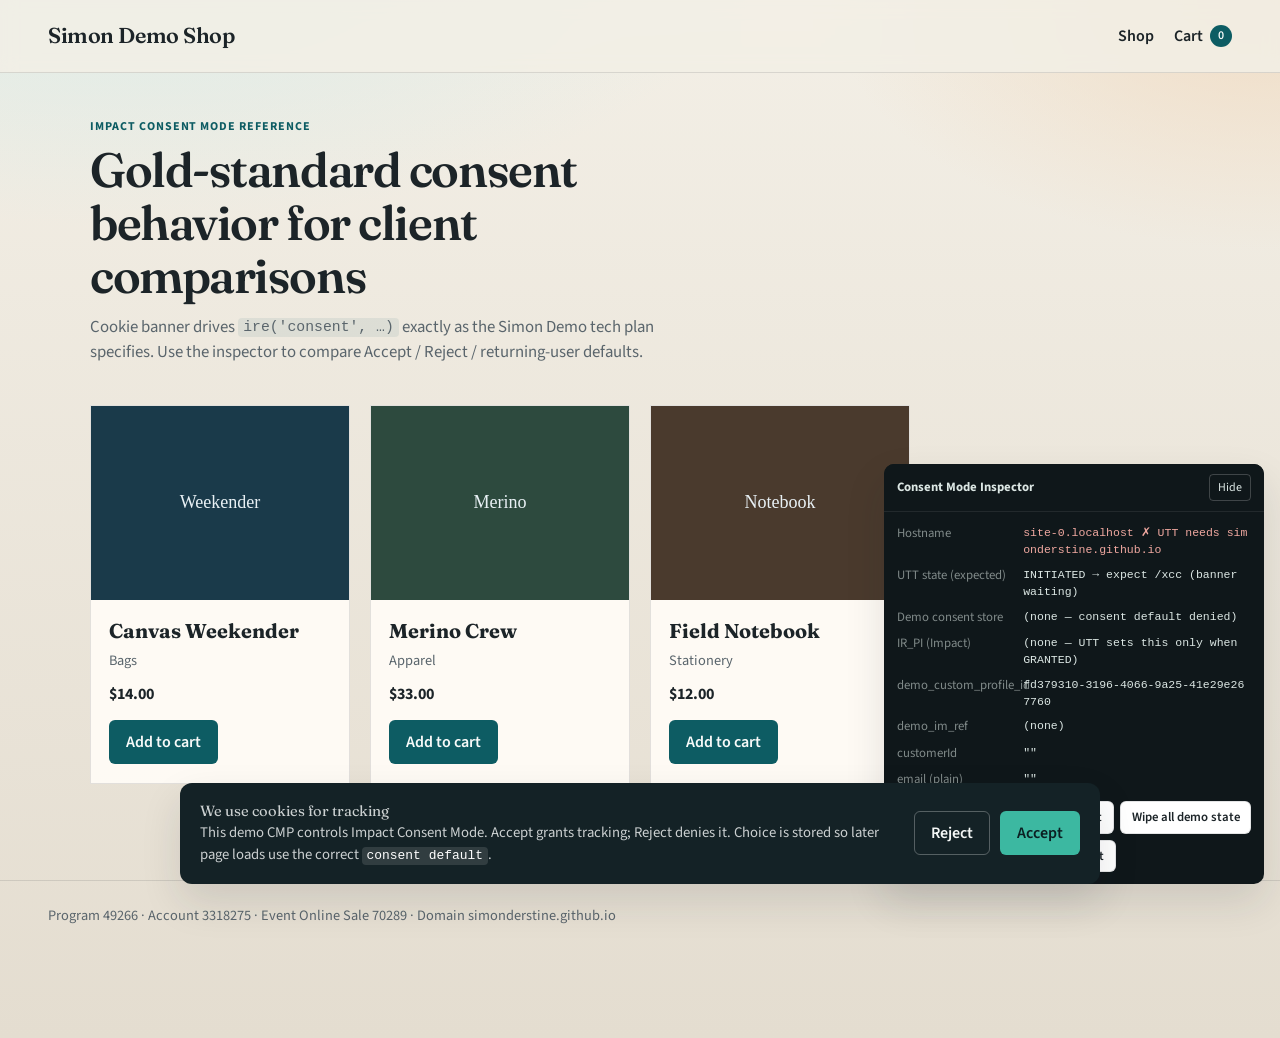
==== index.html @ db19f95d "Add Impact Consent Mode reference demo for Simon Demo (49266). Implements TIP-accurate UTT, consent " ====
<!DOCTYPE html>
<html lang="en">
  <head>
    <meta charset="UTF-8" />
    <meta name="viewport" content="width=device-width, initial-scale=1.0" />
    <title>Simon Demo Shop — Consent Mode Reference</title>
    <link rel="preconnect" href="https://fonts.googleapis.com" />
    <link rel="preconnect" href="https://fonts.gstatic.com" crossorigin />
    <link
      href="https://fonts.googleapis.com/css2?family=Fraunces:opsz,wght@9..144,600&family=Source+Sans+3:wght@400;600;700&display=swap"
      rel="stylesheet"
    />
    <link rel="stylesheet" href="css/styles.css" />
    <!-- Universal Tracking Tag (TIP) — head of every page -->
    <script type="text/javascript">
      (function (a, b, c, d, e, f, g) {
        e["ire_o"] = c;
        e[c] =
          e[c] ||
          function () {
            (e[c].a = e[c].a || []).push(arguments);
          };
        f = d.createElement(b);
        g = d.getElementsByTagName(b)[0];
        f.async = 1;
        f.src = a;
        g.parentNode.insertBefore(f, g);
      })(
        "https://utt.impactcdn.com/A3318275-654b-4b94-bfb3-76b3e4e02aea1.js",
        "script",
        "ire",
        document,
        window
      );
    </script>
  </head>
  <body>
    <header class="site-header">
      <a class="brand" href="index.html">Simon Demo Shop</a>
      <nav class="site-nav">
        <a href="index.html">Shop</a>
        <a class="cart-link" href="cart.html">
          Cart
          <span id="cart-count" hidden>0</span>
        </a>
      </nav>
    </header>

    <main>
      <section class="hero">
        <span class="eyebrow">Impact Consent Mode reference</span>
        <h1>Gold-standard consent behavior for client comparisons</h1>
        <p>
          Cookie banner drives <code>ire('consent', …)</code> exactly as the Simon Demo tech plan
          specifies. Use the inspector to compare Accept / Reject / returning-user defaults.
        </p>
      </section>

      <section class="product-grid" id="product-grid"></section>
    </main>

    <footer class="site-footer">
      Program 49266 · Account 3318275 · Event Online Sale 70289 · Domain simonderstine.github.io
    </footer>

    <script src="js/impact-consent.js"></script>
    <script src="js/banner.js"></script>
    <script src="js/boot.js"></script>
    <script src="js/products.js"></script>
    <script src="js/cart.js"></script>
    <script>
      function renderProducts() {
        var grid = document.getElementById("product-grid");
        grid.innerHTML = window.PRODUCTS.map(function (product) {
          return (
            '<article class="product-card">' +
            '<img src="' +
            product.image +
            '" alt="' +
            product.name +
            '" />' +
            '<div class="content">' +
            "<h2>" +
            product.name +
            "</h2>" +
            '<div class="meta">' +
            product.category +
            "</div>" +
            '<div class="price">' +
            DemoCart.formatMoney(product.price) +
            "</div>" +
            '<button type="button" data-add="' +
            product.id +
            '">Add to cart</button>' +
            "</div></article>"
          );
        }).join("");
      }

      document.getElementById("product-grid").addEventListener("click", function (event) {
        var button = event.target.closest("[data-add]");
        if (!button) return;
        DemoCart.addToCart(button.dataset.add, 1);
      });

      renderProducts();
    </script>
  </body>
</html>
---- css/styles.css ----
:root {
  --bg: #f3efe6;
  --bg-accent: #e4ddd0;
  --ink: #1c2428;
  --muted: #5a656c;
  --brand: #0d5c63;
  --brand-ink: #f7faf9;
  --danger: #8b3a2f;
  --surface: rgba(255, 252, 247, 0.92);
  --line: rgba(28, 36, 40, 0.12);
  --shadow: 0 18px 40px rgba(28, 36, 40, 0.12);
  --font-display: "Fraunces", "Iowan Old Style", Georgia, serif;
  --font-body: "Source Sans 3", "Segoe UI", sans-serif;
}

*,
*::before,
*::after {
  box-sizing: border-box;
}

html {
  scroll-behavior: smooth;
}

body {
  margin: 0;
  min-height: 100vh;
  font-family: var(--font-body);
  color: var(--ink);
  background:
    radial-gradient(1200px 600px at 10% -10%, #d7ebe8 0%, transparent 55%),
    radial-gradient(900px 500px at 100% 0%, #f0dcc4 0%, transparent 50%),
    linear-gradient(180deg, var(--bg) 0%, var(--bg-accent) 100%);
  line-height: 1.5;
}

a {
  color: var(--brand);
  text-decoration-thickness: 1px;
  text-underline-offset: 3px;
}

img {
  max-width: 100%;
  display: block;
}

code {
  font-size: 0.88em;
  background: rgba(13, 92, 99, 0.08);
  padding: 0.1em 0.35em;
  border-radius: 4px;
}

.site-header {
  display: flex;
  align-items: center;
  justify-content: space-between;
  gap: 1rem;
  padding: 1.25rem clamp(1.25rem, 4vw, 3rem);
  border-bottom: 1px solid var(--line);
  backdrop-filter: blur(8px);
  position: sticky;
  top: 0;
  z-index: 20;
  background: rgba(243, 239, 230, 0.85);
}

.brand {
  font-family: var(--font-display);
  font-weight: 600;
  font-size: 1.35rem;
  color: var(--ink);
  text-decoration: none;
  letter-spacing: -0.02em;
}

.site-nav {
  display: flex;
  gap: 1.25rem;
  align-items: center;
}

.site-nav a {
  color: var(--ink);
  text-decoration: none;
  font-weight: 600;
}

.cart-link {
  display: inline-flex;
  align-items: center;
  gap: 0.4rem;
}

#cart-count {
  display: inline-grid;
  place-items: center;
  min-width: 1.4rem;
  height: 1.4rem;
  padding: 0 0.35rem;
  border-radius: 999px;
  background: var(--brand);
  color: var(--brand-ink);
  font-size: 0.75rem;
}

main {
  width: min(1100px, calc(100% - 2.5rem));
  margin: 0 auto;
  padding: 2.5rem 0 6rem;
}

.hero {
  margin-bottom: 2.5rem;
  max-width: 38rem;
  animation: rise 0.7s ease both;
}

.hero h1 {
  font-family: var(--font-display);
  font-weight: 600;
  font-size: clamp(2rem, 4vw, 3rem);
  line-height: 1.1;
  margin: 0 0 0.75rem;
  letter-spacing: -0.03em;
}

.hero p {
  margin: 0;
  color: var(--muted);
  font-size: 1.05rem;
}

.eyebrow {
  display: inline-block;
  font-size: 0.75rem;
  font-weight: 700;
  letter-spacing: 0.08em;
  text-transform: uppercase;
  color: var(--brand);
  margin-bottom: 0.5rem;
}

.product-grid {
  display: grid;
  grid-template-columns: repeat(auto-fill, minmax(240px, 1fr));
  gap: 1.25rem;
}

.product-card {
  background: var(--surface);
  border: 1px solid var(--line);
  overflow: hidden;
  animation: rise 0.8s ease both;
}

.product-card:nth-child(2) {
  animation-delay: 0.08s;
}
.product-card:nth-child(3) {
  animation-delay: 0.16s;
}

.product-card img {
  width: 100%;
  aspect-ratio: 4 / 3;
  object-fit: cover;
}

.product-card .content {
  padding: 1rem 1.1rem 1.2rem;
}

.product-card h2 {
  font-family: var(--font-display);
  font-size: 1.25rem;
  margin: 0 0 0.25rem;
}

.meta {
  color: var(--muted);
  font-size: 0.9rem;
}

.price {
  font-weight: 700;
  margin: 0.65rem 0 0.9rem;
}

.btn,
button {
  font: inherit;
  cursor: pointer;
}

.btn,
.product-card button,
.qty-controls button {
  border: 1px solid transparent;
  border-radius: 6px;
  padding: 0.55rem 1rem;
  background: var(--brand);
  color: var(--brand-ink);
  font-weight: 600;
}

.btn--ghost,
.qty-controls button {
  background: transparent;
  color: var(--ink);
  border-color: var(--line);
}

.btn--primary:hover,
.product-card button:hover {
  filter: brightness(1.08);
}

.btn--small {
  padding: 0.35rem 0.65rem;
  font-size: 0.8rem;
  background: #fff;
  color: var(--ink);
  border-color: var(--line);
}

.panel {
  background: var(--surface);
  border: 1px solid var(--line);
  padding: 1.5rem;
  box-shadow: var(--shadow);
  animation: rise 0.6s ease both;
}

.panel h1 {
  font-family: var(--font-display);
  margin-top: 0;
}

.cart-table {
  width: 100%;
  border-collapse: collapse;
  margin: 1rem 0 1.5rem;
}

.cart-table th,
.cart-table td {
  text-align: left;
  padding: 0.75rem 0.4rem;
  border-bottom: 1px solid var(--line);
}

.qty-controls {
  display: inline-flex;
  align-items: center;
  gap: 0.4rem;
}

.qty-controls button {
  min-width: 2rem;
  padding: 0.25rem 0.5rem;
}

.form-grid {
  display: grid;
  gap: 1rem;
  max-width: 28rem;
}

label {
  display: grid;
  gap: 0.35rem;
  font-weight: 600;
  font-size: 0.92rem;
}

input[type="text"],
input[type="email"],
input[type="number"] {
  font: inherit;
  padding: 0.65rem 0.75rem;
  border: 1px solid var(--line);
  border-radius: 6px;
  background: #fff;
}

.actions {
  display: flex;
  flex-wrap: wrap;
  gap: 0.75rem;
  margin-top: 1.25rem;
}

.site-footer {
  padding: 1.5rem clamp(1.25rem, 4vw, 3rem) 7rem;
  color: var(--muted);
  font-size: 0.9rem;
  border-top: 1px solid var(--line);
}

/* Cookie banner */
.cookie-banner {
  position: fixed;
  left: 0;
  right: 0;
  bottom: 0;
  z-index: 50;
  padding: 1rem;
  animation: slide-up 0.45s ease both;
}

.cookie-banner--hidden {
  display: none;
}

.cookie-banner__inner {
  width: min(920px, 100%);
  margin: 0 auto;
  display: flex;
  flex-wrap: wrap;
  gap: 1rem;
  align-items: center;
  justify-content: space-between;
  background: #142226;
  color: #f4f7f6;
  padding: 1.1rem 1.25rem;
  border-radius: 12px;
  box-shadow: var(--shadow);
}

.cookie-banner__title {
  font-family: var(--font-display);
  font-size: 1.15rem;
  margin: 0 0 0.25rem;
}

.cookie-banner__copy {
  flex: 1 1 280px;
  margin: 0;
}

.cookie-banner__copy p {
  margin: 0;
  color: rgba(244, 247, 246, 0.82);
  font-size: 0.92rem;
}

.cookie-banner__copy code {
  background: rgba(255, 255, 255, 0.12);
  color: #fff;
}

.cookie-banner__actions {
  display: flex;
  gap: 0.6rem;
}

.cookie-banner .btn--ghost {
  color: #f4f7f6;
  border-color: rgba(255, 255, 255, 0.28);
}

.cookie-banner .btn--primary {
  background: #3cb8a1;
  color: #0b1f22;
}

/* Debug inspector */
.debug-panel {
  position: fixed;
  right: 1rem;
  bottom: 1rem;
  width: min(380px, calc(100vw - 2rem));
  max-height: min(55vh, 420px);
  overflow: auto;
  z-index: 40;
  background: #0f171a;
  color: #dce7e4;
  border-radius: 10px;
  box-shadow: var(--shadow);
  font-size: 0.8rem;
}

.debug-panel--collapsed .debug-panel__body {
  display: none;
}

.debug-panel__head {
  display: flex;
  justify-content: space-between;
  align-items: center;
  padding: 0.65rem 0.8rem;
  border-bottom: 1px solid rgba(255, 255, 255, 0.08);
  position: sticky;
  top: 0;
  background: #0f171a;
}

.debug-panel__toggle {
  background: transparent;
  border: 1px solid rgba(255, 255, 255, 0.2);
  color: inherit;
  border-radius: 4px;
  padding: 0.2rem 0.5rem;
  font-size: 0.75rem;
}

.debug-panel__body {
  padding: 0.75rem 0.8rem 1rem;
}

.debug-panel__meta {
  display: grid;
  gap: 0.45rem;
  margin: 0 0 0.75rem;
}

.debug-panel__meta div {
  display: grid;
  grid-template-columns: 7.5rem 1fr;
  gap: 0.4rem;
}

.debug-panel__meta dt {
  margin: 0;
  color: rgba(220, 231, 228, 0.55);
}

.debug-panel__meta dd {
  margin: 0;
  word-break: break-all;
  font-family: ui-monospace, SFMono-Regular, Menlo, monospace;
  font-size: 0.72rem;
}

.debug-panel__actions {
  display: flex;
  flex-wrap: wrap;
  gap: 0.4rem;
  margin-bottom: 0.75rem;
}

.debug-panel__hint {
  color: rgba(220, 231, 228, 0.65);
  margin: 0 0 0.75rem;
  line-height: 1.4;
}

.debug-panel__hint code {
  background: rgba(255, 255, 255, 0.08);
  color: #b8efe3;
}

.debug-panel__log {
  list-style: none;
  margin: 0;
  padding: 0;
  display: grid;
  gap: 0.35rem;
  font-family: ui-monospace, SFMono-Regular, Menlo, monospace;
  font-size: 0.7rem;
  color: #9fd9cb;
}

.empty {
  color: var(--muted);
}

@keyframes rise {
  from {
    opacity: 0;
    transform: translateY(12px);
  }
  to {
    opacity: 1;
    transform: none;
  }
}

@keyframes slide-up {
  from {
    opacity: 0;
    transform: translateY(24px);
  }
  to {
    opacity: 1;
    transform: none;
  }
}

@media (max-width: 640px) {
  .debug-panel {
    right: 0.5rem;
    left: 0.5rem;
    width: auto;
    bottom: 0.5rem;
  }

  .cookie-banner__actions {
    width: 100%;
  }

  .cookie-banner__actions .btn {
    flex: 1;
  }
}
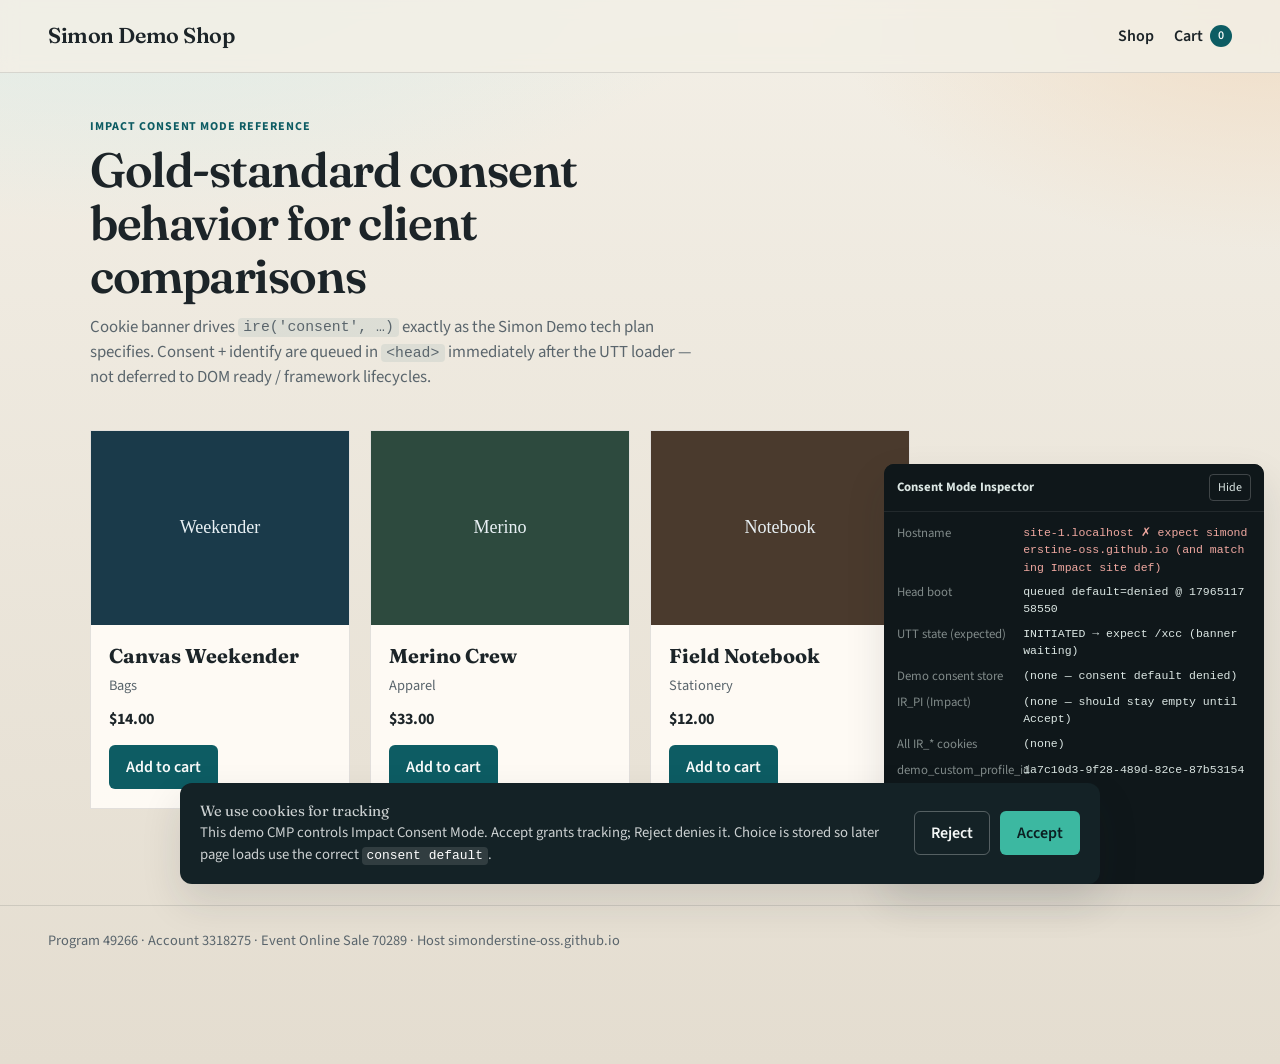
==== commit 04019fe8: "Fix consent race: queue consent+identify inline immediately after UTT loader. Matches the SPA failur" ====
--- a/index.html
+++ b/index.html
@@ -4,14 +4,11 @@
     <meta charset="UTF-8" />
     <meta name="viewport" content="width=device-width, initial-scale=1.0" />
     <title>Simon Demo Shop — Consent Mode Reference</title>
-    <link rel="preconnect" href="https://fonts.googleapis.com" />
-    <link rel="preconnect" href="https://fonts.gstatic.com" crossorigin />
-    <link
-      href="https://fonts.googleapis.com/css2?family=Fraunces:opsz,wght@9..144,600&family=Source+Sans+3:wght@400;600;700&display=swap"
-      rel="stylesheet"
-    />
-    <link rel="stylesheet" href="css/styles.css" />
-    <!-- Universal Tracking Tag (TIP) — head of every page -->
+    <!--
+      UTT loader FIRST, then INLINE consent+identify with zero network gap.
+      This is the gold-standard sequence. Delaying these into DOMContentLoaded /
+      SPA lifecycles is the failure mode clients hit (IR cookies before Accept).
+    -->
     <script type="text/javascript">
       (function (a, b, c, d, e, f, g) {
         e["ire_o"] = c;
@@ -33,6 +30,76 @@
         window
       );
     </script>
+    <script type="text/javascript">
+      (function () {
+        var CONSENT_KEY = "demo_consent_tracking";
+        var PROFILE_COOKIE = "demo_custom_profile_id";
+        var CLICK_COOKIE = "demo_im_ref";
+        function getCookie(name) {
+          var m = document.cookie.match(
+            new RegExp("(?:^|; )" + name.replace(/([.$?*|{}()[\]\\/+^])/g, "\\$1") + "=([^;]*)")
+          );
+          return m ? decodeURIComponent(m[1]) : "";
+        }
+        function setCookie(name, value, days) {
+          document.cookie =
+            name +
+            "=" +
+            encodeURIComponent(value) +
+            "; path=/; max-age=" +
+            days * 86400 +
+            "; SameSite=Lax";
+        }
+        function uuid() {
+          return "xxxxxxxx-xxxx-4xxx-yxxx-xxxxxxxxxxxx".replace(/[xy]/g, function (c) {
+            var r = (Math.random() * 16) | 0;
+            return (c === "x" ? r : (r & 0x3) | 0x8).toString(16);
+          });
+        }
+        var stored = null;
+        try {
+          stored = localStorage.getItem(CONSENT_KEY);
+        } catch (e) {}
+        var tracking = stored === "granted" ? "granted" : "denied";
+        var m = (location.search || "").match(/[?&]im_ref=([^&]*)/);
+        if (m) setCookie(CLICK_COOKIE, decodeURIComponent(m[1].replace(/\+/g, " ")), 30);
+        var profileId = getCookie(PROFILE_COOKIE);
+        if (!profileId) {
+          profileId = uuid();
+          setCookie(PROFILE_COOKIE, profileId, 365);
+        }
+        var customer = { customerId: "", email: "" };
+        try {
+          var raw = sessionStorage.getItem("demo_customer");
+          if (raw) customer = JSON.parse(raw);
+        } catch (e) {}
+        // SYNC into ire stub queue — before async UTT initializes
+        ire("consent", "default", { tracking: tracking });
+        ire("identify", {
+          customerId: customer.customerId || "",
+          customerEmail: "",
+          customProfileId: profileId,
+        });
+        window.__IMPACT_CONSENT_HEAD_BOOT__ = {
+          tracking: tracking,
+          stored: stored,
+          at: Date.now(),
+        };
+        console.log(
+          "[Impact Consent] HEAD boot queued consent default=" +
+            tracking +
+            " + identify (before UTT init)"
+        );
+      })();
+    </script>
+    <link rel="preconnect" href="https://fonts.googleapis.com" />
+    <link rel="preconnect" href="https://fonts.gstatic.com" crossorigin />
+    <link
+      href="https://fonts.googleapis.com/css2?family=Fraunces:opsz,wght@9..144,600&family=Source+Sans+3:wght@400;600;700&display=swap"
+      rel="stylesheet"
+    />
+    <link rel="stylesheet" href="css/styles.css" />
+    <script src="js/impact-consent.js"></script>
   </head>
   <body>
     <header class="site-header">
@@ -52,7 +119,8 @@
         <h1>Gold-standard consent behavior for client comparisons</h1>
         <p>
           Cookie banner drives <code>ire('consent', …)</code> exactly as the Simon Demo tech plan
-          specifies. Use the inspector to compare Accept / Reject / returning-user defaults.
+          specifies. Consent + identify are queued in <code>&lt;head&gt;</code> immediately after the
+          UTT loader — not deferred to DOM ready / framework lifecycles.
         </p>
       </section>
 
@@ -60,10 +128,9 @@
     </main>
 
     <footer class="site-footer">
-      Program 49266 · Account 3318275 · Event Online Sale 70289 · Domain simonderstine.github.io
+      Program 49266 · Account 3318275 · Event Online Sale 70289 · Host simonderstine-oss.github.io
     </footer>
 
-    <script src="js/impact-consent.js"></script>
     <script src="js/banner.js"></script>
     <script src="js/boot.js"></script>
     <script src="js/products.js"></script>
